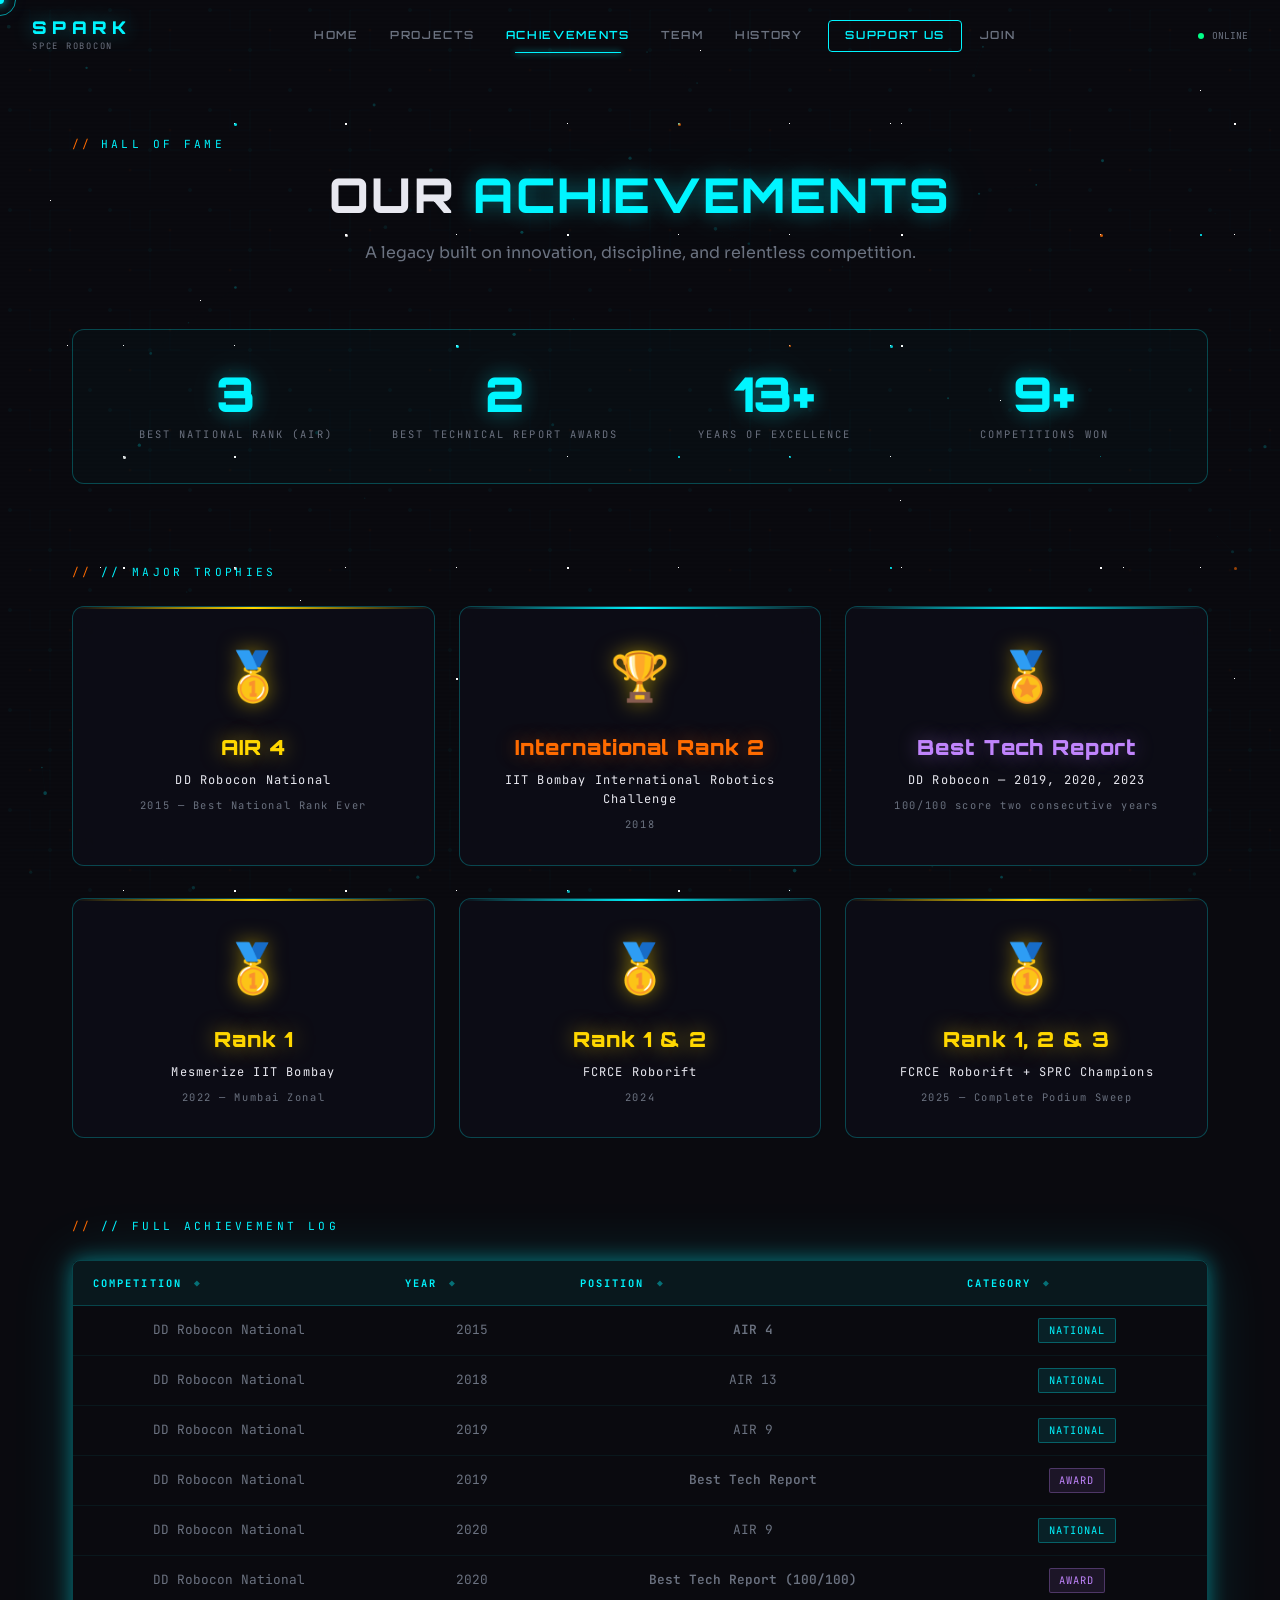
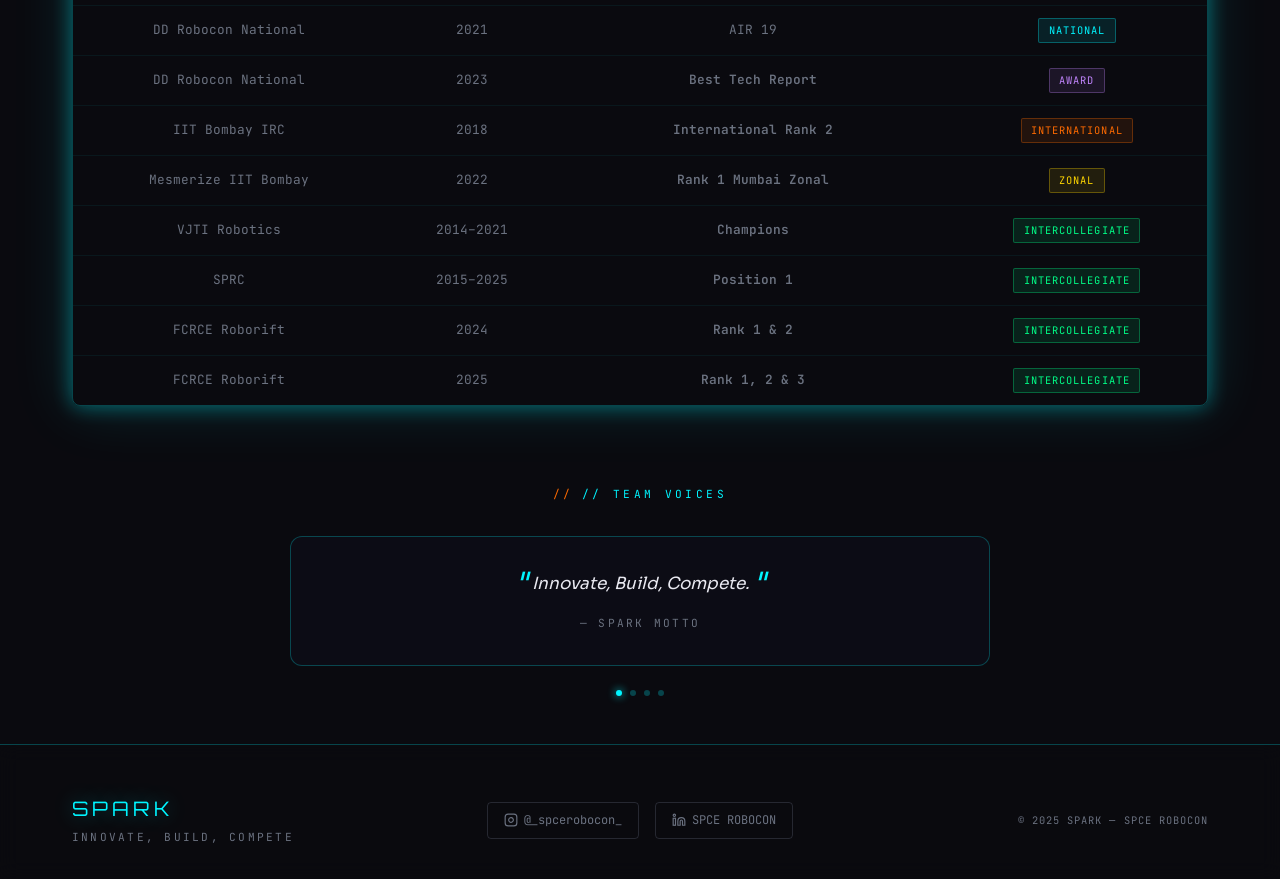
==== achievements.html @ 68578ddd "🚀 Initial commit — SPCE ROBOCON SPARK website" ====
<!DOCTYPE html>
<html lang="en">
<head>
  <meta charset="UTF-8" />
  <meta name="viewport" content="width=device-width, initial-scale=1.0" />
  <title>Achievements | SPCE ROBOCON — SPARK</title>
  <meta name="description" content="SPARK's awards and milestones — from AIR 4 at DD Robocon to International championships." />
  <meta property="og:title" content="SPCE ROBOCON | SPARK — Innovate, Build, Compete" />
  <meta property="og:description" content="SPARK — Sardar Patel Automation & Robotics K'lub. National-level competitors since 2011." />
  <meta property="og:url" content="https://spcerobocon.tech/achievements.html" />
  <link rel="icon" type="image/svg+xml" href="assets/img/favicon.svg" />
  <link rel="stylesheet" href="assets/css/global.css" />
  <link rel="stylesheet" href="assets/css/nav.css" />
  <link rel="stylesheet" href="assets/css/achievements.css" />
</head>
<body>
  <canvas id="particle-canvas"></canvas>
  <div id="loading-screen">
    <div class="loading-logo">SPARK</div>
    <div class="circuit-loader"><div class="circuit-loader-bar"></div></div>
    <p class="loading-text">LOADING ACHIEVEMENT LOG...</p>
  </div>
  <div id="scroll-progress"></div>
  <div id="cursor-dot"></div>
  <div id="cursor-ring"></div>
  <div class="star-field" aria-hidden="true">
    <div class="stars-layer stars-small"></div>
    <div class="stars-layer stars-medium"></div>
    <div class="stars-layer stars-large"></div>
  </div>
  <div class="circuit-texture" aria-hidden="true"></div>
  <div class="scanlines" aria-hidden="true"></div>
  <div id="spark-easter-egg" aria-hidden="true">🤖</div>

  <nav class="site-nav">
    <div class="nav-inner">
      <a href="index.html" class="nav-logo">
        <span class="nav-logo-text">SPARK</span>
        <span class="nav-logo-sub">SPCE ROBOCON</span>
      </a>
      <div class="nav-links">
        <a href="index.html"        class="nav-link">Home</a>
        <a href="projects.html"     class="nav-link">Projects</a>
        <a href="achievements.html" class="nav-link">Achievements</a>
        <a href="team.html"         class="nav-link">Team</a>
        <a href="history.html"      class="nav-link">History</a>
        <a href="crowdfund.html"    class="nav-link nav-link-cta">Support Us</a>
        <a href="join.html"         class="nav-link">Join</a>
      </div>
      <div class="nav-hud-indicator"><div class="nav-hud-dot"></div><span>ONLINE</span></div>
      <button class="nav-hamburger" aria-label="Toggle menu"><span></span><span></span><span></span></button>
    </div>
    <div class="nav-mobile">
      <a href="index.html"        class="nav-link">Home</a>
      <a href="projects.html"     class="nav-link">Projects</a>
      <a href="achievements.html" class="nav-link">Achievements</a>
      <a href="team.html"         class="nav-link">Team</a>
      <a href="history.html"      class="nav-link">History</a>
      <a href="crowdfund.html"    class="nav-link">Support Us</a>
      <a href="join.html"         class="nav-link">Join</a>
    </div>
  </nav>

  <section class="achievements-hero section">
    <div class="container">
      <div class="section-header">
        <div class="section-label">Hall of Fame</div>
        <h1 class="section-title">Our <span class="highlight">Achievements</span></h1>
        <p style="color:var(--text-muted);margin-top:1rem;">A legacy built on innovation, discipline, and relentless competition.</p>
      </div>

      <!-- ── STAT COUNTERS ── -->
      <div class="achieve-stats" data-ag-fade-up>
        <div class="achieve-stat">
          <span class="achieve-stat-number" data-countup="4" data-suffix="">4</span>
          <span class="achieve-stat-label">Best National Rank (AIR)</span>
        </div>
        <div class="achieve-stat">
          <span class="achieve-stat-number" data-countup="3" data-suffix="">3</span>
          <span class="achieve-stat-label">Best Technical Report Awards</span>
        </div>
        <div class="achieve-stat">
          <span class="achieve-stat-number" data-countup="14" data-suffix="+">14+</span>
          <span class="achieve-stat-label">Years of Excellence</span>
        </div>
        <div class="achieve-stat">
          <span class="achieve-stat-number" data-countup="10" data-suffix="+">10+</span>
          <span class="achieve-stat-label">Competitions Won</span>
        </div>
      </div>

      <!-- ── TROPHY CARDS ── -->
      <div class="trophy-section">
        <div class="section-label" style="margin-bottom:1.5rem;">// Major Trophies</div>
        <div class="trophy-grid">
          <div class="trophy-card gold-card" data-ag-stagger>
            <span class="trophy-emoji">🥇</span>
            <div class="trophy-rank">AIR 4</div>
            <div class="trophy-event">DD Robocon National</div>
            <div class="trophy-year">2015 — Best National Rank Ever</div>
          </div>
          <div class="trophy-card" data-ag-stagger>
            <span class="trophy-emoji">🏆</span>
            <div class="trophy-rank" style="color:var(--accent-orange);text-shadow:var(--glow-orange);">International Rank 2</div>
            <div class="trophy-event">IIT Bombay International Robotics Challenge</div>
            <div class="trophy-year">2018</div>
          </div>
          <div class="trophy-card" data-ag-stagger>
            <span class="trophy-emoji">🏅</span>
            <div class="trophy-rank" style="color:var(--accent-purple);text-shadow:0 0 20px rgba(192,132,252,0.4);">Best Tech Report</div>
            <div class="trophy-event">DD Robocon — 2019, 2020, 2023</div>
            <div class="trophy-year">100/100 score two consecutive years</div>
          </div>
        </div>
        <div class="trophy-grid-bottom" style="margin-top:1.5rem;">
          <div class="trophy-card gold-card" data-ag-stagger>
            <span class="trophy-emoji">🥇</span>
            <div class="trophy-rank">Rank 1</div>
            <div class="trophy-event">Mesmerize IIT Bombay</div>
            <div class="trophy-year">2022 — Mumbai Zonal</div>
          </div>
          <div class="trophy-card" data-ag-stagger>
            <span class="trophy-emoji">🥇</span>
            <div class="trophy-rank">Rank 1 &amp; 2</div>
            <div class="trophy-event">FCRCE Roborift</div>
            <div class="trophy-year">2024</div>
          </div>
          <div class="trophy-card gold-card" data-ag-stagger>
            <span class="trophy-emoji">🥇</span>
            <div class="trophy-rank">Rank 1, 2 &amp; 3</div>
            <div class="trophy-event">FCRCE Roborift + SPRC Champions</div>
            <div class="trophy-year">2025 — Complete Podium Sweep</div>
          </div>
        </div>
      </div>

      <!-- ── FULL TABLE ── -->
      <div class="table-section" data-ag-fade-up>
        <div class="section-label" style="margin-bottom:1.5rem;">// Full Achievement Log</div>
        <div class="achievements-table-wrapper">
          <table class="achievements-table" id="achievements-table">
            <thead>
              <tr>
                <th class="sortable" data-col="0">Competition <span class="sort-indicator"></span></th>
                <th class="sortable" data-col="1">Year <span class="sort-indicator"></span></th>
                <th class="sortable" data-col="2">Position <span class="sort-indicator"></span></th>
                <th class="sortable" data-col="3">Category <span class="sort-indicator"></span></th>
              </tr>
            </thead>
            <tbody>
              <tr><td>DD Robocon National</td><td>2015</td><td class="achievement-position achievement-national">AIR 4</td><td><span class="tag tag-cyan">National</span></td></tr>
              <tr><td>DD Robocon National</td><td>2018</td><td class="achievement-national">AIR 13</td><td><span class="tag tag-cyan">National</span></td></tr>
              <tr><td>DD Robocon National</td><td>2019</td><td class="achievement-national">AIR 9</td><td><span class="tag tag-cyan">National</span></td></tr>
              <tr><td>DD Robocon National</td><td>2019</td><td class="achievement-award">Best Tech Report</td><td><span class="tag tag-purple">Award</span></td></tr>
              <tr><td>DD Robocon National</td><td>2020</td><td class="achievement-national">AIR 9</td><td><span class="tag tag-cyan">National</span></td></tr>
              <tr><td>DD Robocon National</td><td>2020</td><td class="achievement-award">Best Tech Report (100/100)</td><td><span class="tag tag-purple">Award</span></td></tr>
              <tr><td>DD Robocon National</td><td>2021</td><td class="achievement-national">AIR 19</td><td><span class="tag tag-cyan">National</span></td></tr>
              <tr><td>DD Robocon National</td><td>2023</td><td class="achievement-award">Best Tech Report</td><td><span class="tag tag-purple">Award</span></td></tr>
              <tr><td>IIT Bombay IRC</td><td>2018</td><td class="achievement-position achievement-intl">International Rank 2</td><td><span class="tag tag-orange">International</span></td></tr>
              <tr><td>Mesmerize IIT Bombay</td><td>2022</td><td class="achievement-position achievement-national">Rank 1 Mumbai Zonal</td><td><span class="tag tag-gold">Zonal</span></td></tr>
              <tr><td>VJTI Robotics</td><td>2014–2021</td><td class="achievement-position">Champions</td><td><span class="tag tag-green">Intercollegiate</span></td></tr>
              <tr><td>SPRC</td><td>2015–2025</td><td class="achievement-position">Position 1</td><td><span class="tag tag-green">Intercollegiate</span></td></tr>
              <tr><td>FCRCE Roborift</td><td>2024</td><td class="achievement-position">Rank 1 &amp; 2</td><td><span class="tag tag-green">Intercollegiate</span></td></tr>
              <tr><td>FCRCE Roborift</td><td>2025</td><td class="achievement-position">Rank 1, 2 &amp; 3</td><td><span class="tag tag-green">Intercollegiate</span></td></tr>
            </tbody>
          </table>
        </div>
      </div>

      <!-- ── QUOTE CAROUSEL ── -->
      <div class="quotes-section" data-ag-fade-up>
        <div class="section-label" style="justify-content:center;margin-bottom:0;">// Team Voices</div>
        <div class="quote-carousel">
          <div class="quote-slide active">
            <div class="quote-text">Innovate, Build, Compete.</div>
            <div class="quote-author">— SPARK Motto</div>
          </div>
          <div class="quote-slide">
            <div class="quote-text">We do not only construct robots; we create the engineers leading the next industrial revolution.</div>
            <div class="quote-author">— SPARK Team</div>
          </div>
          <div class="quote-slide">
            <div class="quote-text">Your support will be the wind under our wings.</div>
            <div class="quote-author">— SPARK to Alumni &amp; Sponsors</div>
          </div>
          <div class="quote-slide">
            <div class="quote-text">One Team, One Dream.</div>
            <div class="quote-author">— SPARK Creed</div>
          </div>
        </div>
        <div class="quote-dots">
          <div class="quote-dot active"></div>
          <div class="quote-dot"></div>
          <div class="quote-dot"></div>
          <div class="quote-dot"></div>
        </div>
      </div>

    </div>
  </section>

  <!-- Footer -->
  <footer class="site-footer">
    <div class="footer-inner">
      <div>
        <div class="footer-logo">SPARK</div>
        <div class="footer-tagline">INNOVATE, BUILD, COMPETE</div>
      </div>
      <div class="footer-socials">
        <a href="https://instagram.com/_spcerobocon_" class="footer-social-link" target="_blank" rel="noopener">
          <svg width="14" height="14" viewBox="0 0 24 24" fill="none" stroke="currentColor" stroke-width="2"><rect x="2" y="2" width="20" height="20" rx="5" ry="5"/><path d="M16 11.37A4 4 0 1 1 12.63 8 4 4 0 0 1 16 11.37z"/><line x1="17.5" y1="6.5" x2="17.51" y2="6.5"/></svg>
          @_spcerobocon_
        </a>
        <a href="https://linkedin.com/company/spce-robocon" class="footer-social-link" target="_blank" rel="noopener">
          <svg width="14" height="14" viewBox="0 0 24 24" fill="none" stroke="currentColor" stroke-width="2"><path d="M16 8a6 6 0 0 1 6 6v7h-4v-7a2 2 0 0 0-2-2 2 2 0 0 0-2 2v7h-4v-7a6 6 0 0 1 6-6z"/><rect x="2" y="9" width="4" height="12"/><circle cx="4" cy="4" r="2"/></svg>
          SPCE ROBOCON
        </a>
      </div>
      <div class="footer-copy">© 2025 SPARK — SPCE ROBOCON</div>
    </div>
  </footer>

  <script src="https://cdn.antigravity.dev/ag.js"></script>
  <script src="assets/js/nav.js"></script>
  <script src="assets/js/cursor.js"></script>
  <script src="assets/js/achievements.js"></script>
</body>
</html>
---- assets/css/global.css ----
/* ============================================================
   GLOBAL.CSS — SPCE ROBOCON / SPARK Design System
   ============================================================ */

/* Google Fonts */
@import url('https://fonts.googleapis.com/css2?family=Orbitron:wght@400;500;600;700;800;900&family=JetBrains+Mono:wght@300;400;500;600&family=Sora:wght@300;400;500;600;700&display=swap');

/* ── CSS Variables ── */
:root {
  --bg-primary: #0A0A0F;
  --bg-secondary: #0D0D17;
  --bg-card: rgba(13, 13, 23, 0.85);
  --accent-cyan: #00F5FF;
  --accent-orange: #FF6B00;
  --accent-gold: #FFD700;
  --accent-green: #00FF88;
  --accent-purple: #C084FC;
  --text-primary: #E8E8F0;
  --text-muted: #6B7280;
  --border-cyan: rgba(0, 245, 255, 0.25);
  --border-cyan-bright: rgba(0, 245, 255, 0.6);
  --glow-cyan: 0 0 20px rgba(0, 245, 255, 0.4), 0 0 60px rgba(0, 245, 255, 0.15);
  --glow-orange: 0 0 20px rgba(255, 107, 0, 0.4), 0 0 60px rgba(255, 107, 0, 0.15);
  --font-heading: 'Orbitron', sans-serif;
  --font-mono: 'JetBrains Mono', monospace;
  --font-body: 'Sora', sans-serif;
  --nav-height: 72px;
  --transition: all 0.3s cubic-bezier(0.4, 0, 0.2, 1);
  --transition-slow: all 0.6s cubic-bezier(0.4, 0, 0.2, 1);
}

/* ── Reset ── */
*, *::before, *::after {
  box-sizing: border-box;
  margin: 0;
  padding: 0;
}

html {
  scroll-behavior: smooth;
  font-size: 16px;
}

body {
  background-color: var(--bg-primary);
  color: var(--text-primary);
  font-family: var(--font-body);
  line-height: 1.6;
  overflow-x: hidden;
  cursor: none;
}

a {
  color: inherit;
  text-decoration: none;
}

ul, ol { list-style: none; }

img { max-width: 100%; display: block; }

button {
  cursor: none;
  font-family: inherit;
  border: none;
  background: none;
}

/* ── Scroll Progress Bar ── */
#scroll-progress {
  position: fixed;
  top: 0;
  left: 0;
  height: 2px;
  background: linear-gradient(90deg, var(--accent-cyan), var(--accent-orange));
  z-index: 9999;
  width: 0%;
  transition: width 0.1s linear;
  box-shadow: 0 0 8px var(--accent-cyan);
}

/* ── Star Field ── */
.star-field {
  position: fixed;
  top: 0; left: 0;
  width: 100%; height: 100%;
  pointer-events: none;
  z-index: 0;
  overflow: hidden;
}

.stars-layer {
  position: absolute;
  top: 0; left: 0;
  width: 100%; height: 100%;
}

/* Generate stars via box-shadow hack */
.stars-small {
  width: 1px; height: 1px;
  background: transparent;
  box-shadow:
    234px 567px #fff, 1234px 234px #fff, 456px 890px #fff, 789px 123px #fff,
    1456px 678px #fff, 67px 345px #fff, 890px 456px #fff, 345px 789px #fff,
    1200px 90px #fff, 678px 567px #fff, 123px 678px #fff, 901px 234px #fff,
    567px 123px #fff, 1345px 456px #fff, 234px 901px #fff, 789px 678px #fff,
    456px 345px #fff, 1123px 567px #fff, 678px 890px #fff, 345px 234px #fff,
    890px 123px #fff, 1456px 345px #fff, 567px 456px #fff, 234px 789px #fff,
    901px 567px #fff, 123px 456px #fff, 1234px 678px #fff, 678px 123px #fff,
    345px 567px #fff, 789px 890px #fff, 1100px 234px #fff, 456px 678px #fff,
    890px 345px #fff, 1400px 567px #fff, 234px 123px #fff, 567px 890px #fff,
    123px 345px #fff, 1300px 456px #fff, 678px 234px #fff, 345px 123px #fff,
    789px 456px #fff, 1000px 678px #fff, 456px 234px #fff, 890px 789px #fff,
    100px 567px #fff, 1450px 234px #fff, 567px 678px #fff, 234px 456px #fff,
    789px 345px #fff, 1200px 567px #fff, 678px 789px #fff, 123px 890px #fff,
    901px 123px #fff, 1350px 678px #fff, 456px 567px #fff, 234px 345px #fff,
    789px 234px #fff, 567px 123px rgba(0,245,255,0.6), 1100px 456px rgba(0,245,255,0.4),
    345px 678px rgba(255,107,0,0.4), 890px 567px rgba(0,245,255,0.5),
    50px 200px #fff, 1500px 800px #fff, 700px 50px #fff, 400px 900px #fff,
    1000px 400px #fff, 300px 600px #fff, 1400px 100px #fff, 800px 700px #fff,
    200px 300px #fff, 1100px 800px #fff, 600px 200px #fff, 900px 500px #fff;
  animation: moveStars 200s linear infinite;
}

.stars-medium {
  width: 2px; height: 2px;
  background: transparent;
  box-shadow:
    345px 234px #fff, 890px 567px rgba(0,245,255,0.8), 1234px 123px #fff,
    456px 678px #fff, 789px 345px rgba(255,107,0,0.6), 1100px 567px #fff,
    234px 890px #fff, 678px 123px rgba(0,245,255,0.9), 1345px 456px #fff,
    901px 234px #fff, 567px 567px #fff, 123px 789px rgba(255,107,0,0.7),
    789px 678px #fff, 1456px 345px rgba(0,245,255,0.6), 345px 123px #fff,
    890px 789px #fff, 234px 456px #fff, 1200px 234px rgba(0,245,255,0.8),
    678px 890px #fff, 456px 345px #fff, 1000px 678px rgba(255,107,0,0.5),
    123px 567px #fff, 789px 456px rgba(0,245,255,0.7), 1400px 789px #fff,
    567px 234px #fff, 901px 345px #fff, 234px 678px rgba(255,107,0,0.6),
    1300px 123px #fff, 678px 456px rgba(0,245,255,0.8), 345px 890px #fff;
  animation: moveStars 130s linear infinite;
}

.stars-large {
  width: 3px; height: 3px;
  background: transparent;
  border-radius: 50%;
  box-shadow:
    456px 345px rgba(0,245,255,0.9), 1100px 234px rgba(255,107,0,0.8),
    789px 678px rgba(0,245,255,0.7), 234px 567px rgba(255,255,255,0.9),
    1345px 456px rgba(0,245,255,0.8), 678px 123px rgba(255,107,0,0.7),
    901px 789px rgba(0,245,255,0.9), 345px 234px rgba(255,255,255,0.8),
    1234px 567px rgba(255,107,0,0.6), 567px 890px rgba(0,245,255,0.7),
    123px 456px rgba(255,255,255,0.9), 890px 345px rgba(0,245,255,0.8),
    1456px 678px rgba(255,107,0,0.7), 234px 123px rgba(0,245,255,0.9);
  animation: moveStars 80s linear infinite;
}

@keyframes moveStars {
  from { transform: translateY(0); }
  to   { transform: translateY(-100vh); }
}

/* ── Circuit Board SVG Texture Overlay ── */
.circuit-texture {
  position: fixed;
  top: 0; left: 0;
  width: 100%; height: 100%;
  pointer-events: none;
  z-index: 1;
  opacity: 0.04;
  background-image: url("data:image/svg+xml,%3Csvg width='100' height='100' xmlns='http://www.w3.org/2000/svg'%3E%3Cpath d='M10 10 h20 v20 h20 v-20 h20 M10 50 h80 M50 10 v80 M70 30 v20 h10 M30 70 h20 v10' fill='none' stroke='%2300F5FF' stroke-width='0.5'/%3E%3Ccircle cx='10' cy='10' r='2' fill='%2300F5FF'/%3E%3Ccircle cx='50' cy='50' r='2' fill='%2300F5FF'/%3E%3Ccircle cx='90' cy='90' r='2' fill='%2300F5FF'/%3E%3Ccircle cx='70' cy='30' r='1.5' fill='%23FF6B00'/%3E%3Ccircle cx='30' cy='70' r='1.5' fill='%23FF6B00'/%3E%3C/svg%3E");
  background-size: 100px 100px;
}

/* ── Grid Background ── */
.grid-bg {
  position: absolute;
  top: 0; left: 0;
  width: 100%; height: 100%;
  pointer-events: none;
  background-image:
    linear-gradient(rgba(0, 245, 255, 0.03) 1px, transparent 1px),
    linear-gradient(90deg, rgba(0, 245, 255, 0.03) 1px, transparent 1px);
  background-size: 60px 60px;
}

/* ── Scanline Effect ── */
.scanlines {
  position: fixed;
  top: 0; left: 0;
  width: 100%; height: 100%;
  pointer-events: none;
  z-index: 2;
  background: repeating-linear-gradient(
    0deg,
    transparent,
    transparent 2px,
    rgba(0, 0, 0, 0.03) 2px,
    rgba(0, 0, 0, 0.03) 4px
  );
}

/* ── Loading Screen ── */
#loading-screen {
  position: fixed;
  top: 0; left: 0;
  width: 100%; height: 100%;
  background: var(--bg-primary);
  z-index: 99999;
  display: flex;
  flex-direction: column;
  align-items: center;
  justify-content: center;
  transition: opacity 0.5s ease, visibility 0.5s ease;
}

#loading-screen.fade-out {
  opacity: 0;
  visibility: hidden;
}

.loading-logo {
  font-family: var(--font-heading);
  font-size: clamp(1.5rem, 5vw, 2.5rem);
  color: var(--accent-cyan);
  letter-spacing: 0.3em;
  margin-bottom: 2rem;
  text-shadow: var(--glow-cyan);
}

.circuit-loader {
  width: 200px;
  height: 4px;
  background: rgba(0, 245, 255, 0.1);
  border-radius: 2px;
  overflow: hidden;
  position: relative;
}

.circuit-loader-bar {
  height: 100%;
  background: linear-gradient(90deg, var(--accent-cyan), var(--accent-orange));
  border-radius: 2px;
  animation: loadBar 1.2s ease-out forwards;
  box-shadow: 0 0 10px var(--accent-cyan);
}

@keyframes loadBar {
  from { width: 0; }
  to   { width: 100%; }
}

.loading-text {
  font-family: var(--font-mono);
  font-size: 0.75rem;
  color: var(--text-muted);
  margin-top: 1rem;
  letter-spacing: 0.2em;
  animation: blink 0.8s step-end infinite;
}

@keyframes blink {
  0%, 100% { opacity: 1; }
  50% { opacity: 0; }
}

/* ── Custom Cursor ── */
#cursor-dot {
  position: fixed;
  width: 8px; height: 8px;
  background: var(--accent-cyan);
  border-radius: 50%;
  pointer-events: none;
  z-index: 99998;
  transform: translate(-50%, -50%);
  transition: transform 0.1s ease, opacity 0.2s ease;
  box-shadow: 0 0 10px var(--accent-cyan), 0 0 20px rgba(0,245,255,0.5);
}

#cursor-ring {
  position: fixed;
  width: 32px; height: 32px;
  border: 1px solid rgba(0, 245, 255, 0.6);
  border-radius: 50%;
  pointer-events: none;
  z-index: 99997;
  transform: translate(-50%, -50%);
  transition: transform 0.15s ease, width 0.2s ease, height 0.2s ease, opacity 0.2s ease;
}

#cursor-ring::before,
#cursor-ring::after {
  content: '';
  position: absolute;
  background: var(--accent-cyan);
}

#cursor-ring::before {
  width: 1px; height: 8px;
  top: 50%; left: 50%;
  transform: translate(-50%, -50%);
}

#cursor-ring::after {
  width: 8px; height: 1px;
  top: 50%; left: 50%;
  transform: translate(-50%, -50%);
}

.cursor-trail {
  position: fixed;
  width: 4px; height: 4px;
  background: var(--accent-cyan);
  border-radius: 50%;
  pointer-events: none;
  z-index: 99996;
  transform: translate(-50%, -50%);
  opacity: 0;
  transition: opacity 0.3s ease;
}

/* ── Typography ── */
h1, h2, h3, h4, h5 {
  font-family: var(--font-heading);
  line-height: 1.2;
}

.section-label {
  font-family: var(--font-mono);
  font-size: 0.7rem;
  color: var(--accent-cyan);
  letter-spacing: 0.3em;
  text-transform: uppercase;
  margin-bottom: 0.75rem;
  display: flex;
  align-items: center;
  gap: 0.5rem;
}

.section-label::before {
  content: '//';
  color: var(--accent-orange);
}

.section-title {
  font-family: var(--font-heading);
  font-size: clamp(1.8rem, 4vw, 3rem);
  font-weight: 800;
  color: var(--text-primary);
  text-transform: uppercase;
  letter-spacing: 0.05em;
}

.section-title .highlight {
  color: var(--accent-cyan);
  text-shadow: var(--glow-cyan);
}

/* ── Glassmorphism Cards ── */
.glass-card {
  background: var(--bg-card);
  backdrop-filter: blur(12px);
  -webkit-backdrop-filter: blur(12px);
  border: 1px solid var(--border-cyan);
  border-radius: 12px;
  padding: 1.5rem;
  transition: var(--transition);
  position: relative;
  overflow: hidden;
}

.glass-card::before {
  content: '';
  position: absolute;
  top: 0; left: 0;
  right: 0; height: 1px;
  background: linear-gradient(90deg, transparent, var(--accent-cyan), transparent);
  opacity: 0.5;
}

.glass-card:hover {
  border-color: var(--border-cyan-bright);
  box-shadow: var(--glow-cyan);
  transform: translateY(-4px);
}

/* ── Buttons ── */
.btn {
  display: inline-flex;
  align-items: center;
  gap: 0.5rem;
  padding: 0.75rem 2rem;
  font-family: var(--font-heading);
  font-size: 0.85rem;
  font-weight: 600;
  letter-spacing: 0.15em;
  text-transform: uppercase;
  border-radius: 4px;
  transition: var(--transition);
  position: relative;
  overflow: hidden;
  cursor: none;
}

.btn-primary {
  background: transparent;
  border: 1px solid var(--accent-cyan);
  color: var(--accent-cyan);
  box-shadow: inset 0 0 0 0 var(--accent-cyan);
}

.btn-primary::before {
  content: '';
  position: absolute;
  top: 0; left: -100%;
  width: 100%; height: 100%;
  background: linear-gradient(90deg, transparent, rgba(0,245,255,0.1), transparent);
  transition: left 0.4s ease;
}

.btn-primary:hover {
  background: rgba(0, 245, 255, 0.08);
  box-shadow: var(--glow-cyan), inset 0 0 15px rgba(0,245,255,0.05);
  color: #fff;
}

.btn-primary:hover::before {
  left: 100%;
}

.btn-secondary {
  background: transparent;
  border: 1px solid var(--accent-orange);
  color: var(--accent-orange);
}

.btn-secondary:hover {
  background: rgba(255, 107, 0, 0.08);
  box-shadow: var(--glow-orange);
  color: #fff;
}

/* ── Section Layout ── */
.section {
  position: relative;
  z-index: 10;
  padding: 6rem 0;
}

.container {
  max-width: 1200px;
  margin: 0 auto;
  padding: 0 2rem;
}

.section-header {
  text-align: center;
  margin-bottom: 4rem;
}

/* ── HUD Elements ── */
.hud-corner {
  position: absolute;
  width: 20px; height: 20px;
  border-color: var(--accent-cyan);
  border-style: solid;
  opacity: 0.6;
}

.hud-corner-tl { top: 0; left: 0; border-width: 1px 0 0 1px; }
.hud-corner-tr { top: 0; right: 0; border-width: 1px 1px 0 0; }
.hud-corner-bl { bottom: 0; left: 0; border-width: 0 0 1px 1px; }
.hud-corner-br { bottom: 0; right: 0; border-width: 0 1px 1px 0; }

.status-badge {
  display: inline-flex;
  align-items: center;
  gap: 0.4rem;
  font-family: var(--font-mono);
  font-size: 0.7rem;
  padding: 0.25rem 0.75rem;
  border-radius: 2px;
  letter-spacing: 0.15em;
  text-transform: uppercase;
}

.status-active {
  background: rgba(0, 255, 136, 0.1);
  border: 1px solid rgba(0, 255, 136, 0.3);
  color: var(--accent-green);
}

.status-active::before {
  content: '';
  width: 6px; height: 6px;
  border-radius: 50%;
  background: var(--accent-green);
  animation: pulse 1.5s ease-in-out infinite;
}

@keyframes pulse {
  0%, 100% { opacity: 1; transform: scale(1); }
  50% { opacity: 0.5; transform: scale(0.8); }
}

/* ── Tag / Chip ── */
.tag {
  display: inline-block;
  font-family: var(--font-mono);
  font-size: 0.65rem;
  padding: 0.2rem 0.6rem;
  border-radius: 2px;
  letter-spacing: 0.1em;
  text-transform: uppercase;
}

.tag-cyan   { background: rgba(0,245,255,0.1); border: 1px solid rgba(0,245,255,0.3); color: var(--accent-cyan); }
.tag-orange { background: rgba(255,107,0,0.1); border: 1px solid rgba(255,107,0,0.3); color: var(--accent-orange); }
.tag-gold   { background: rgba(255,215,0,0.1); border: 1px solid rgba(255,215,0,0.3); color: var(--accent-gold); }
.tag-green  { background: rgba(0,255,136,0.1); border: 1px solid rgba(0,255,136,0.3); color: var(--accent-green); }
.tag-purple { background: rgba(192,132,252,0.1); border: 1px solid rgba(192,132,252,0.3); color: var(--accent-purple); }

/* ── Glow Text ── */
.text-cyan   { color: var(--accent-cyan); }
.text-orange { color: var(--accent-orange); }
.text-gold   { color: var(--accent-gold); }
.text-green  { color: var(--accent-green); }
.text-muted  { color: var(--text-muted); }

.glow-cyan   { text-shadow: var(--glow-cyan); }
.glow-orange { text-shadow: var(--glow-orange); }

/* ── Footer (shared) ── */
.site-footer {
  position: relative;
  z-index: 10;
  border-top: 1px solid var(--border-cyan);
  padding: 3rem 0 2rem;
  background: rgba(10, 10, 15, 0.9);
  backdrop-filter: blur(10px);
}

.footer-inner {
  max-width: 1200px;
  margin: 0 auto;
  padding: 0 2rem;
  display: grid;
  grid-template-columns: 1fr auto 1fr;
  align-items: center;
  gap: 2rem;
}

.footer-logo {
  font-family: var(--font-heading);
  font-size: 1.25rem;
  color: var(--accent-cyan);
  letter-spacing: 0.2em;
  text-shadow: var(--glow-cyan);
}

.footer-tagline {
  font-family: var(--font-mono);
  font-size: 0.7rem;
  color: var(--text-muted);
  letter-spacing: 0.2em;
  margin-top: 0.25rem;
}

.footer-socials {
  display: flex;
  gap: 1rem;
  justify-content: center;
}

.footer-social-link {
  display: flex;
  align-items: center;
  gap: 0.4rem;
  font-family: var(--font-mono);
  font-size: 0.75rem;
  color: var(--text-muted);
  padding: 0.5rem 1rem;
  border: 1px solid rgba(107, 114, 128, 0.3);
  border-radius: 4px;
  transition: var(--transition);
}

.footer-social-link:hover {
  color: var(--accent-cyan);
  border-color: var(--border-cyan-bright);
  box-shadow: var(--glow-cyan);
}

.footer-copy {
  font-family: var(--font-mono);
  font-size: 0.65rem;
  color: var(--text-muted);
  text-align: right;
  letter-spacing: 0.1em;
}

/* ── Fade-up animation (Antigravity fallback) ── */
[data-ag-fade-up],
[data-ag-stagger],
[data-ag-slide-left],
[data-ag-slide-right] {
  opacity: 0;
  transform: translateY(30px);
  transition: opacity 0.7s ease, transform 0.7s ease;
}

[data-ag-slide-left]  { transform: translateX(-40px); }
[data-ag-slide-right] { transform: translateX(40px); }

[data-ag-fade-up].ag-visible,
[data-ag-stagger].ag-visible,
[data-ag-slide-left].ag-visible,
[data-ag-slide-right].ag-visible {
  opacity: 1;
  transform: translate(0, 0);
}

/* ── Glitch Text ── */
.glitch {
  position: relative;
  display: inline-block;
}

.glitch::before,
.glitch::after {
  content: attr(data-text);
  position: absolute;
  top: 0; left: 0;
  width: 100%; height: 100%;
}

.glitch::before {
  color: var(--accent-cyan);
  animation: glitch1 3s infinite;
  clip-path: polygon(0 0, 100% 0, 100% 33%, 0 33%);
}

.glitch::after {
  color: var(--accent-orange);
  animation: glitch2 3s infinite;
  clip-path: polygon(0 67%, 100% 67%, 100% 100%, 0 100%);
}

@keyframes glitch1 {
  0%, 90%, 100% { transform: translate(0); opacity: 0; }
  91%, 93% { transform: translate(-3px, 1px); opacity: 0.8; }
  92%, 94% { transform: translate(3px, -1px); opacity: 0.8; }
}

@keyframes glitch2 {
  0%, 88%, 100% { transform: translate(0); opacity: 0; }
  89%, 91% { transform: translate(3px, 1px); opacity: 0.8; }
  90%, 92% { transform: translate(-3px, -1px); opacity: 0.8; }
}

/* ── Utility ── */
.flex { display: flex; }
.flex-col { flex-direction: column; }
.flex-center { align-items: center; justify-content: center; }
.gap-1 { gap: 0.5rem; }
.gap-2 { gap: 1rem; }
.gap-3 { gap: 1.5rem; }
.gap-4 { gap: 2rem; }
.text-center { text-align: center; }
.mt-1 { margin-top: 0.5rem; }
.mt-2 { margin-top: 1rem; }
.mt-3 { margin-top: 1.5rem; }
.mt-4 { margin-top: 2rem; }

/* ── Scrollbar ── */
::-webkit-scrollbar { width: 6px; }
::-webkit-scrollbar-track { background: var(--bg-primary); }
::-webkit-scrollbar-thumb {
  background: var(--accent-cyan);
  border-radius: 3px;
  box-shadow: 0 0 6px var(--accent-cyan);
}

/* ── Selection ── */
::selection {
  background: rgba(0, 245, 255, 0.2);
  color: var(--accent-cyan);
}

/* ── Responsive Utilities ── */
@media (max-width: 768px) {
  .section { padding: 4rem 0; }
  .container { padding: 0 1.25rem; }
  .footer-inner {
    grid-template-columns: 1fr;
    text-align: center;
  }
  .footer-copy { text-align: center; }
  .footer-socials { justify-content: center; }
}

/* ── Easter Egg Robot Walk ── */
#spark-easter-egg {
  position: fixed;
  bottom: 0;
  left: -200px;
  z-index: 99990;
  pointer-events: none;
  font-size: 4rem;
  animation: robotWalk 4s linear forwards;
  display: none;
  filter: drop-shadow(0 0 20px var(--accent-cyan));
}

#spark-easter-egg.active { display: block; }

@keyframes robotWalk {
  0%   { left: -200px; transform: scaleX(1); }
  50%  { left: calc(100vw + 200px); transform: scaleX(1); }
  50.1%{ transform: scaleX(-1); }
  100% { left: -200px; transform: scaleX(-1); }
}

/* ── Marquee / Ticker ── */
.marquee-wrapper {
  overflow: hidden;
  position: relative;
}

.marquee-track {
  display: flex;
  gap: 0;
  animation: marqueeScroll 30s linear infinite;
  width: max-content;
}

.marquee-track:hover { animation-play-state: paused; }

@keyframes marqueeScroll {
  from { transform: translateX(0); }
  to   { transform: translateX(-50%); }
}

.marquee-item {
  display: flex;
  align-items: center;
  gap: 1rem;
  padding: 0 2rem;
  font-family: var(--font-mono);
  font-size: 0.8rem;
  letter-spacing: 0.15em;
  color: var(--text-muted);
  white-space: nowrap;
}

.marquee-item::after {
  content: '◆';
  color: var(--accent-cyan);
  font-size: 0.5rem;
}

/* ── Modal ── */
.modal-overlay {
  position: fixed;
  top: 0; left: 0;
  width: 100%; height: 100%;
  background: rgba(0, 0, 0, 0.8);
  backdrop-filter: blur(8px);
  z-index: 10000;
  display: flex;
  align-items: center;
  justify-content: center;
  opacity: 0;
  visibility: hidden;
  transition: var(--transition);
}

.modal-overlay.open {
  opacity: 1;
  visibility: visible;
}

.modal-content {
  background: var(--bg-secondary);
  border: 1px solid var(--border-cyan);
  border-radius: 12px;
  padding: 2rem;
  max-width: 600px;
  width: 90%;
  max-height: 80vh;
  overflow-y: auto;
  position: relative;
  box-shadow: var(--glow-cyan);
}

.modal-close {
  position: absolute;
  top: 1rem; right: 1rem;
  width: 32px; height: 32px;
  display: flex;
  align-items: center;
  justify-content: center;
  border: 1px solid var(--border-cyan);
  border-radius: 4px;
  color: var(--text-muted);
  transition: var(--transition);
  font-size: 1.2rem;
  cursor: none;
}

.modal-close:hover {
  color: var(--accent-cyan);
  border-color: var(--accent-cyan);
  box-shadow: var(--glow-cyan);
}
---- assets/css/nav.css ----
/* ============================================================
   NAV.CSS — Shared Navigation Styles
   ============================================================ */

.site-nav {
  position: fixed;
  top: 0; left: 0;
  width: 100%;
  height: var(--nav-height);
  z-index: 1000;
  transition: background 0.4s ease, backdrop-filter 0.4s ease, box-shadow 0.4s ease;
}

.site-nav.scrolled {
  background: rgba(10, 10, 15, 0.85);
  backdrop-filter: blur(16px);
  -webkit-backdrop-filter: blur(16px);
  box-shadow: 0 1px 0 var(--border-cyan), 0 4px 24px rgba(0, 0, 0, 0.5);
}

.nav-inner {
  max-width: 1400px;
  margin: 0 auto;
  padding: 0 2rem;
  height: 100%;
  display: flex;
  align-items: center;
  justify-content: space-between;
}

/* ── Logo ── */
.nav-logo {
  display: flex;
  flex-direction: column;
  text-decoration: none;
  cursor: none;
}

.nav-logo-text {
  font-family: var(--font-heading);
  font-size: 1.1rem;
  font-weight: 900;
  color: var(--accent-cyan);
  letter-spacing: 0.3em;
  text-shadow: var(--glow-cyan);
  line-height: 1;
  animation: logoPulse 4s ease-in-out infinite;
}

.nav-logo-sub {
  font-family: var(--font-mono);
  font-size: 0.55rem;
  color: var(--text-muted);
  letter-spacing: 0.2em;
  text-transform: uppercase;
  margin-top: 2px;
}

@keyframes logoPulse {
  0%, 100% { text-shadow: 0 0 20px rgba(0,245,255,0.4), 0 0 60px rgba(0,245,255,0.15); }
  50%       { text-shadow: 0 0 30px rgba(0,245,255,0.7), 0 0 80px rgba(0,245,255,0.3); }
}

/* ── Nav Links ── */
.nav-links {
  display: flex;
  align-items: center;
  gap: 0.25rem;
}

.nav-link {
  font-family: var(--font-heading);
  font-size: 0.7rem;
  font-weight: 600;
  letter-spacing: 0.15em;
  text-transform: uppercase;
  color: var(--text-muted);
  padding: 0.5rem 0.85rem;
  border-radius: 4px;
  transition: var(--transition);
  position: relative;
  cursor: none;
}

.nav-link::after {
  content: '';
  position: absolute;
  bottom: 0; left: 50%;
  width: 0; height: 1px;
  background: var(--accent-cyan);
  transform: translateX(-50%);
  transition: width 0.3s ease;
  box-shadow: 0 0 6px var(--accent-cyan);
}

.nav-link:hover,
.nav-link.active {
  color: var(--accent-cyan);
}

.nav-link:hover::after,
.nav-link.active::after {
  width: 70%;
}

.nav-link-cta {
  border: 1px solid var(--accent-cyan);
  color: var(--accent-cyan);
  padding: 0.4rem 1rem;
  margin-left: 0.5rem;
}

.nav-link-cta:hover {
  background: rgba(0, 245, 255, 0.08);
  box-shadow: var(--glow-cyan);
}

.nav-link-cta::after { display: none; }

/* ── Hamburger ── */
.nav-hamburger {
  display: none;
  flex-direction: column;
  gap: 5px;
  cursor: none;
  padding: 0.5rem;
  border: 1px solid var(--border-cyan);
  border-radius: 4px;
  background: transparent;
  transition: var(--transition);
}

.nav-hamburger:hover {
  border-color: var(--accent-cyan);
  box-shadow: var(--glow-cyan);
}

.nav-hamburger span {
  width: 22px; height: 2px;
  background: var(--accent-cyan);
  border-radius: 1px;
  transition: var(--transition);
  display: block;
}

.nav-hamburger.open span:nth-child(1) { transform: translateY(7px) rotate(45deg); }
.nav-hamburger.open span:nth-child(2) { opacity: 0; transform: scaleX(0); }
.nav-hamburger.open span:nth-child(3) { transform: translateY(-7px) rotate(-45deg); }

/* ── Mobile Menu ── */
.nav-mobile {
  position: fixed;
  top: var(--nav-height);
  left: 0;
  width: 100%;
  background: rgba(10, 10, 15, 0.97);
  backdrop-filter: blur(20px);
  -webkit-backdrop-filter: blur(20px);
  border-bottom: 1px solid var(--border-cyan);
  padding: 1.5rem 2rem;
  display: flex;
  flex-direction: column;
  gap: 0.5rem;
  transform: translateY(-20px);
  opacity: 0;
  visibility: hidden;
  transition: var(--transition);
  z-index: 999;
}

.nav-mobile.open {
  transform: translateY(0);
  opacity: 1;
  visibility: visible;
}

.nav-mobile .nav-link {
  font-size: 0.85rem;
  padding: 0.75rem 0;
  border-bottom: 1px solid rgba(107, 114, 128, 0.1);
}

.nav-mobile .nav-link:last-child { border-bottom: none; }

/* ── HUD side indicator ── */
.nav-hud-indicator {
  display: flex;
  align-items: center;
  gap: 0.5rem;
  font-family: var(--font-mono);
  font-size: 0.6rem;
  color: var(--text-muted);
}

.nav-hud-dot {
  width: 6px; height: 6px;
  border-radius: 50%;
  background: var(--accent-green);
  animation: pulse 1.5s ease-in-out infinite;
}

@media (max-width: 900px) {
  .nav-links { display: none; }
  .nav-hamburger { display: flex; }
  .nav-hud-indicator { display: none; }
}
---- assets/css/achievements.css ----
/* ============================================================
   ACHIEVEMENTS.CSS — Achievements Page Styles
   ============================================================ */

.achievements-hero {
  padding: calc(var(--nav-height) + 4rem) 0 3rem;
  position: relative;
  z-index: 10;
  text-align: center;
}

/* ── Trophy Cards ── */
.trophy-section { margin-bottom: 5rem; }

.trophy-grid {
  display: grid;
  grid-template-columns: repeat(3, 1fr);
  gap: 1.5rem;
  margin-bottom: 2rem;
}

.trophy-grid-bottom {
  display: grid;
  grid-template-columns: repeat(3, 1fr);
  gap: 1.5rem;
}

.trophy-card {
  background: var(--bg-card);
  backdrop-filter: blur(12px);
  border: 1px solid var(--border-cyan);
  border-radius: 12px;
  padding: 2rem 1.5rem;
  text-align: center;
  position: relative;
  overflow: hidden;
  transition: var(--transition);
}

.trophy-card::before {
  content: '';
  position: absolute;
  top: 0; left: 0; right: 0; height: 2px;
  background: linear-gradient(90deg, transparent, var(--accent-cyan), transparent);
}

.trophy-card.gold-card::before {
  background: linear-gradient(90deg, transparent, var(--accent-gold), transparent);
}

.trophy-card.orange-card::before {
  background: linear-gradient(90deg, transparent, var(--accent-orange), transparent);
}

.trophy-card:hover {
  border-color: var(--border-cyan-bright);
  box-shadow: var(--glow-cyan);
  transform: translateY(-6px);
}

.trophy-card.gold-card:hover {
  box-shadow: 0 0 20px rgba(255,215,0,0.3);
  border-color: rgba(255,215,0,0.5);
}

.trophy-emoji {
  font-size: 3rem;
  display: block;
  margin-bottom: 1rem;
  filter: drop-shadow(0 0 10px rgba(255,215,0,0.5));
}

.trophy-rank {
  font-family: var(--font-heading);
  font-size: 1.3rem;
  font-weight: 900;
  color: var(--accent-gold);
  text-shadow: 0 0 20px rgba(255,215,0,0.5);
  letter-spacing: 0.05em;
  margin-bottom: 0.4rem;
}

.trophy-event {
  font-family: var(--font-mono);
  font-size: 0.75rem;
  color: var(--text-primary);
  letter-spacing: 0.1em;
  margin-bottom: 0.4rem;
}

.trophy-year {
  font-family: var(--font-mono);
  font-size: 0.65rem;
  color: var(--text-muted);
  letter-spacing: 0.15em;
}

/* ── Stat Counters ── */
.achieve-stats {
  display: grid;
  grid-template-columns: repeat(4, 1fr);
  gap: 1.5rem;
  margin-bottom: 5rem;
  padding: 2.5rem;
  background: rgba(0,245,255,0.02);
  border: 1px solid var(--border-cyan);
  border-radius: 12px;
}

.achieve-stat {
  text-align: center;
}

.achieve-stat-number {
  font-family: var(--font-heading);
  font-size: 3rem;
  font-weight: 900;
  color: var(--accent-cyan);
  text-shadow: var(--glow-cyan);
  display: block;
  line-height: 1;
}

.achieve-stat-label {
  font-family: var(--font-mono);
  font-size: 0.65rem;
  color: var(--text-muted);
  letter-spacing: 0.2em;
  text-transform: uppercase;
  margin-top: 0.5rem;
  display: block;
}

/* ── Achievements Table ── */
.table-section {
  margin-bottom: 5rem;
}

.achievements-table-wrapper {
  overflow-x: auto;
  border: 1px solid var(--border-cyan);
  border-radius: 8px;
  box-shadow: var(--glow-cyan);
}

.achievements-table {
  width: 100%;
  border-collapse: collapse;
  font-family: var(--font-mono);
  font-size: 0.8rem;
}

.achievements-table th {
  background: rgba(0,245,255,0.06);
  color: var(--accent-cyan);
  font-size: 0.65rem;
  letter-spacing: 0.2em;
  text-transform: uppercase;
  padding: 0.85rem 1.25rem;
  text-align: left;
  border-bottom: 1px solid var(--border-cyan);
  cursor: none;
  white-space: nowrap;
  position: relative;
}

.achievements-table th.sortable {
  cursor: none;
  user-select: none;
}

.achievements-table th.sortable:hover {
  background: rgba(0,245,255,0.1);
  color: #fff;
}

.sort-indicator {
  display: inline-block;
  margin-left: 0.25rem;
  opacity: 0.4;
  font-size: 0.6rem;
}

th.sort-asc .sort-indicator::after  { content: '▲'; opacity: 1; color: var(--accent-cyan); }
th.sort-desc .sort-indicator::after { content: '▼'; opacity: 1; color: var(--accent-cyan); }
th:not(.sort-asc):not(.sort-desc) .sort-indicator::after { content: '◆'; }

.achievements-table td {
  padding: 0.75rem 1.25rem;
  border-bottom: 1px solid rgba(0,245,255,0.06);
  color: var(--text-muted);
  white-space: nowrap;
}

.achievements-table tr:last-child td { border-bottom: none; }

.achievements-table tr:hover td {
  background: rgba(0,245,255,0.03);
  color: var(--text-primary);
}

.achievement-position { color: var(--accent-gold); font-weight: 600; }
.achievement-award    { color: var(--accent-purple); font-weight: 600; }
.achievement-national { color: var(--accent-cyan); }
.achievement-intl     { color: var(--accent-orange); }

/* ── Quote Carousel ── */
.quotes-section { margin-top: 5rem; text-align: center; }

.quote-carousel {
  position: relative;
  max-width: 700px;
  margin: 2rem auto 0;
  min-height: 120px;
}

.quote-slide {
  position: absolute;
  top: 0; left: 0; right: 0;
  opacity: 0;
  transition: opacity 0.6s ease;
  padding: 2rem;
  background: var(--bg-card);
  border: 1px solid var(--border-cyan);
  border-radius: 12px;
}

.quote-slide.active { opacity: 1; position: relative; }

.quote-text {
  font-family: var(--font-body);
  font-size: 1.05rem;
  color: var(--text-primary);
  line-height: 1.8;
  font-style: italic;
  margin-bottom: 1rem;
}

.quote-text::before { content: '"'; color: var(--accent-cyan); font-size: 2rem; line-height: 0; vertical-align: -0.4rem; margin-right: 0.2rem; }
.quote-text::after  { content: '"'; color: var(--accent-cyan); font-size: 2rem; line-height: 0; vertical-align: -0.4rem; margin-left: 0.2rem; }

.quote-author {
  font-family: var(--font-mono);
  font-size: 0.7rem;
  color: var(--text-muted);
  letter-spacing: 0.2em;
  text-transform: uppercase;
}

.quote-dots {
  display: flex;
  justify-content: center;
  gap: 0.5rem;
  margin-top: 1.5rem;
}

.quote-dot {
  width: 6px; height: 6px;
  border-radius: 50%;
  background: var(--border-cyan);
  transition: var(--transition);
  cursor: none;
}

.quote-dot.active {
  background: var(--accent-cyan);
  box-shadow: 0 0 8px var(--accent-cyan);
}

/* ── Particle Canvas ── */
#particle-canvas {
  position: fixed;
  top: 0; left: 0;
  width: 100%; height: 100%;
  pointer-events: none;
  z-index: 1;
  opacity: 0.5;
}

/* ── Responsive ── */
@media (max-width: 900px) {
  .trophy-grid { grid-template-columns: repeat(2, 1fr); }
  .trophy-grid-bottom { grid-template-columns: repeat(3, 1fr); }
  .achieve-stats { grid-template-columns: repeat(2, 1fr); }
}

@media (max-width: 600px) {
  .trophy-grid { grid-template-columns: 1fr; }
  .trophy-grid-bottom { grid-template-columns: repeat(2, 1fr); }
  .achieve-stats { grid-template-columns: repeat(2, 1fr); }
}
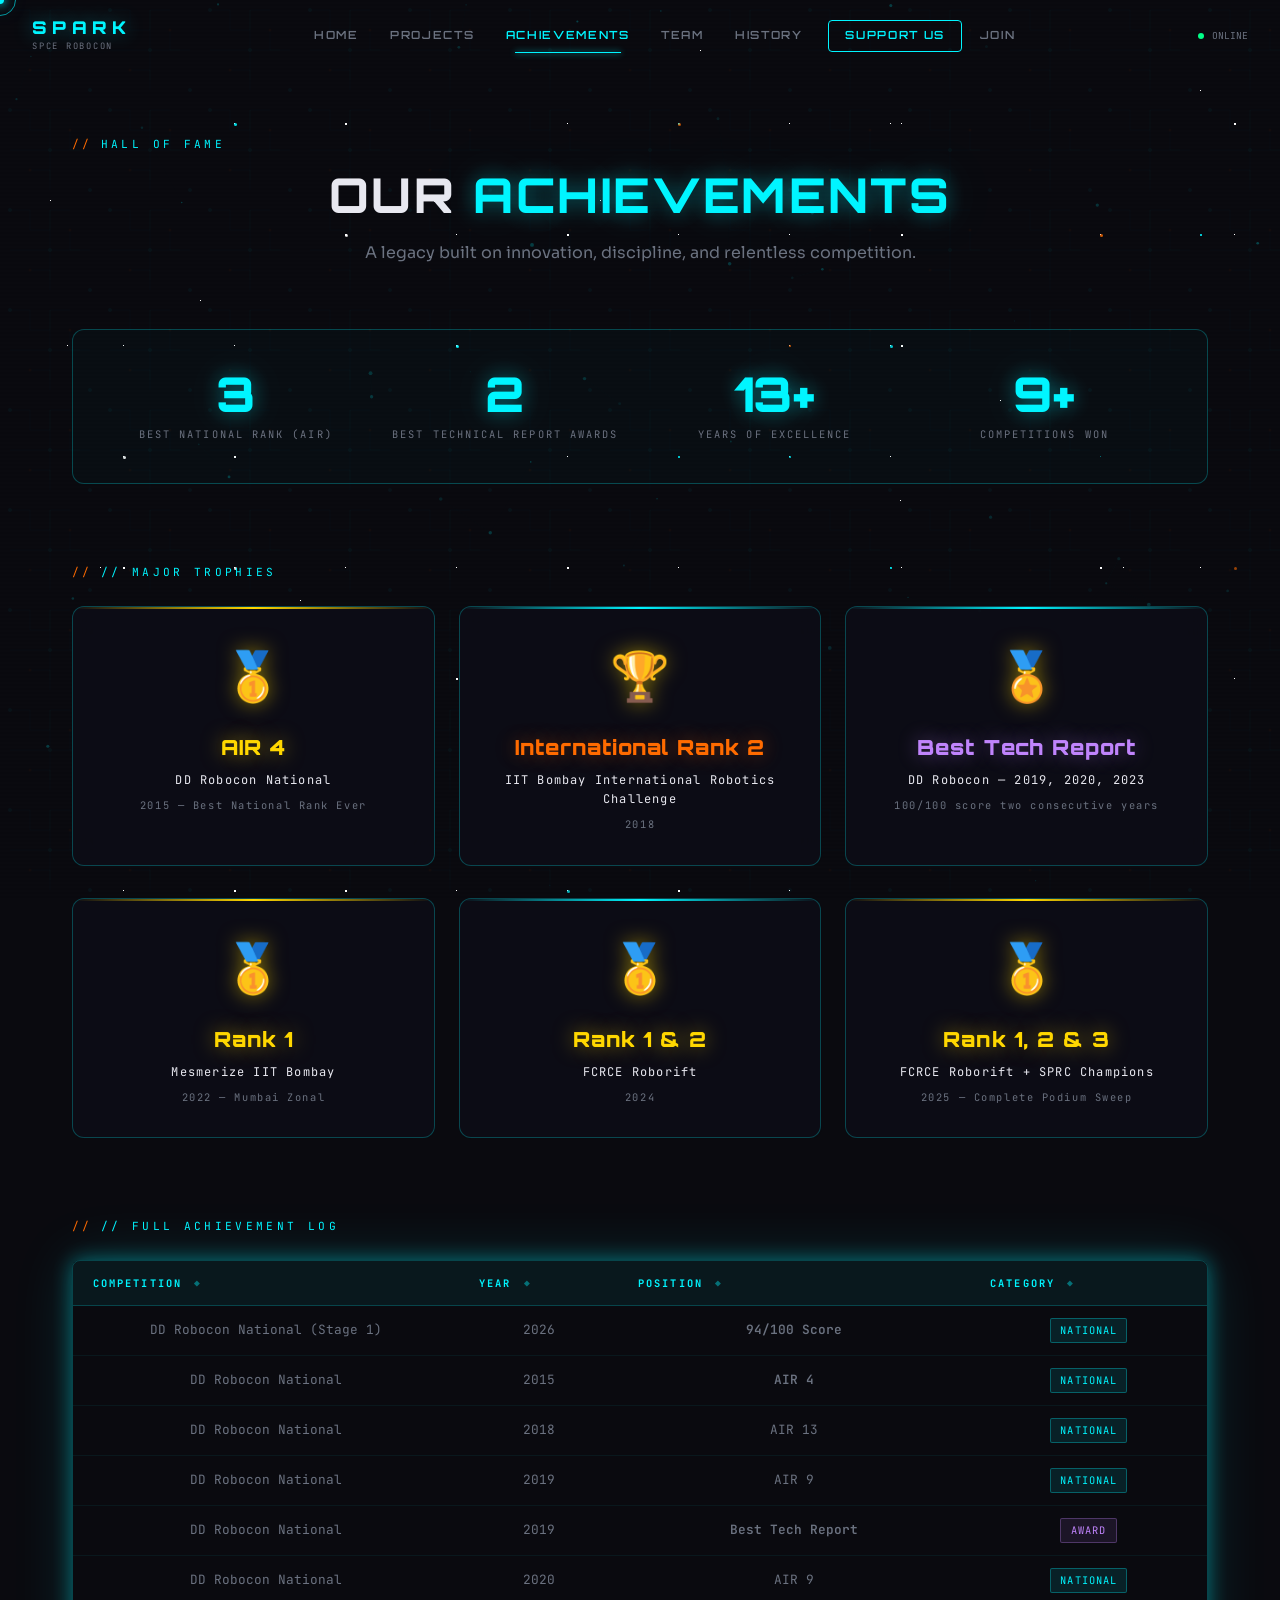
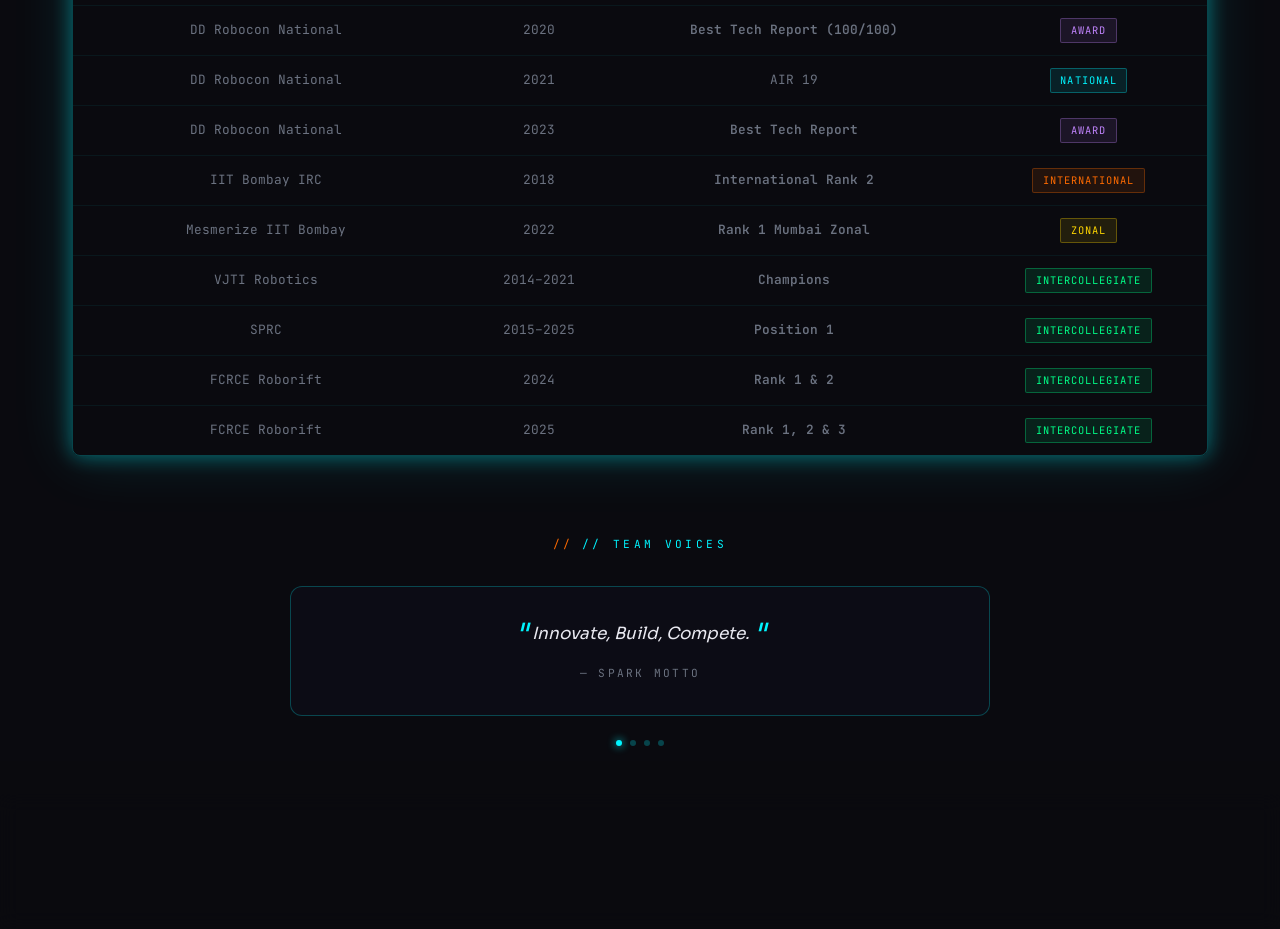
==== commit effad41f: "Update DD Robocon 2026 theme & Stage 1 scores" ====
--- a/achievements.html
+++ b/achievements.html
@@ -148,6 +148,7 @@
               </tr>
             </thead>
             <tbody>
+              <tr><td>DD Robocon National (Stage 1)</td><td>2026</td><td class="achievement-position achievement-national">94/100 Score</td><td><span class="tag tag-cyan">National</span></td></tr>
               <tr><td>DD Robocon National</td><td>2015</td><td class="achievement-position achievement-national">AIR 4</td><td><span class="tag tag-cyan">National</span></td></tr>
               <tr><td>DD Robocon National</td><td>2018</td><td class="achievement-national">AIR 13</td><td><span class="tag tag-cyan">National</span></td></tr>
               <tr><td>DD Robocon National</td><td>2019</td><td class="achievement-national">AIR 9</td><td><span class="tag tag-cyan">National</span></td></tr>
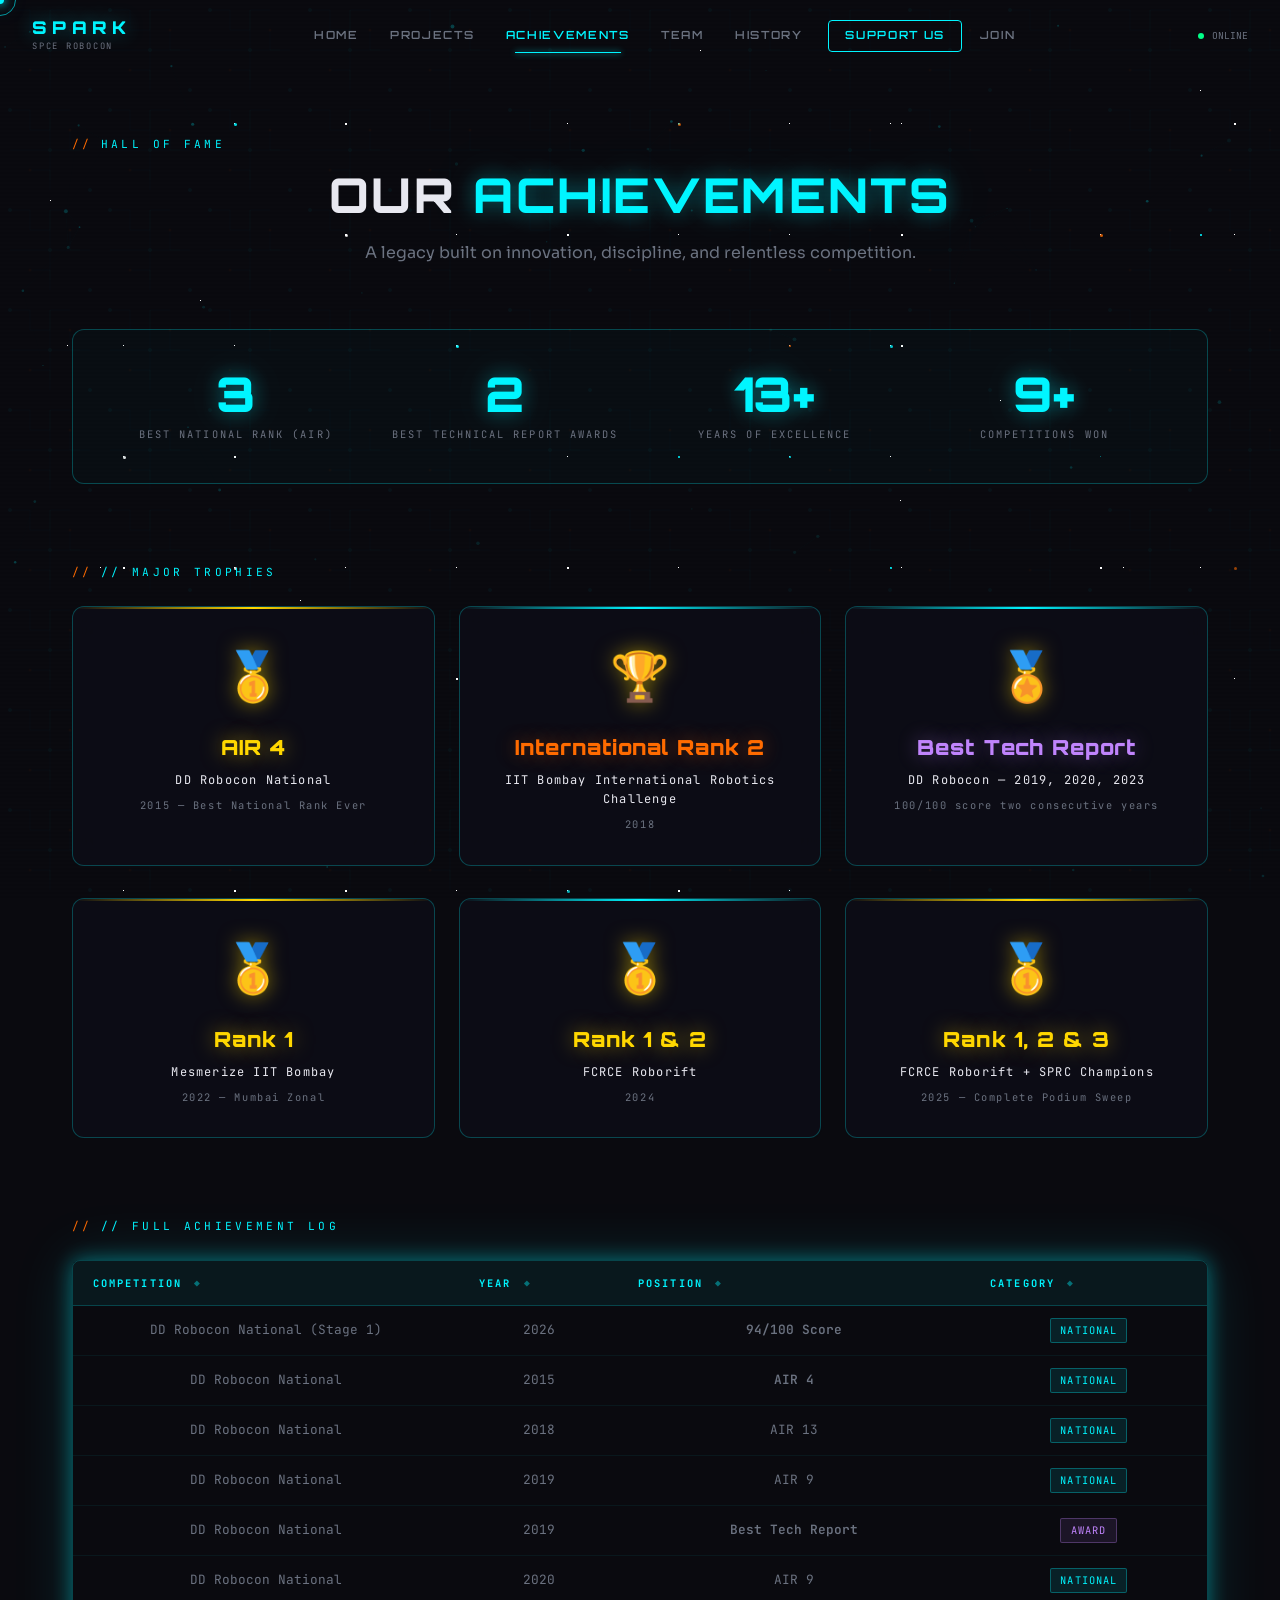
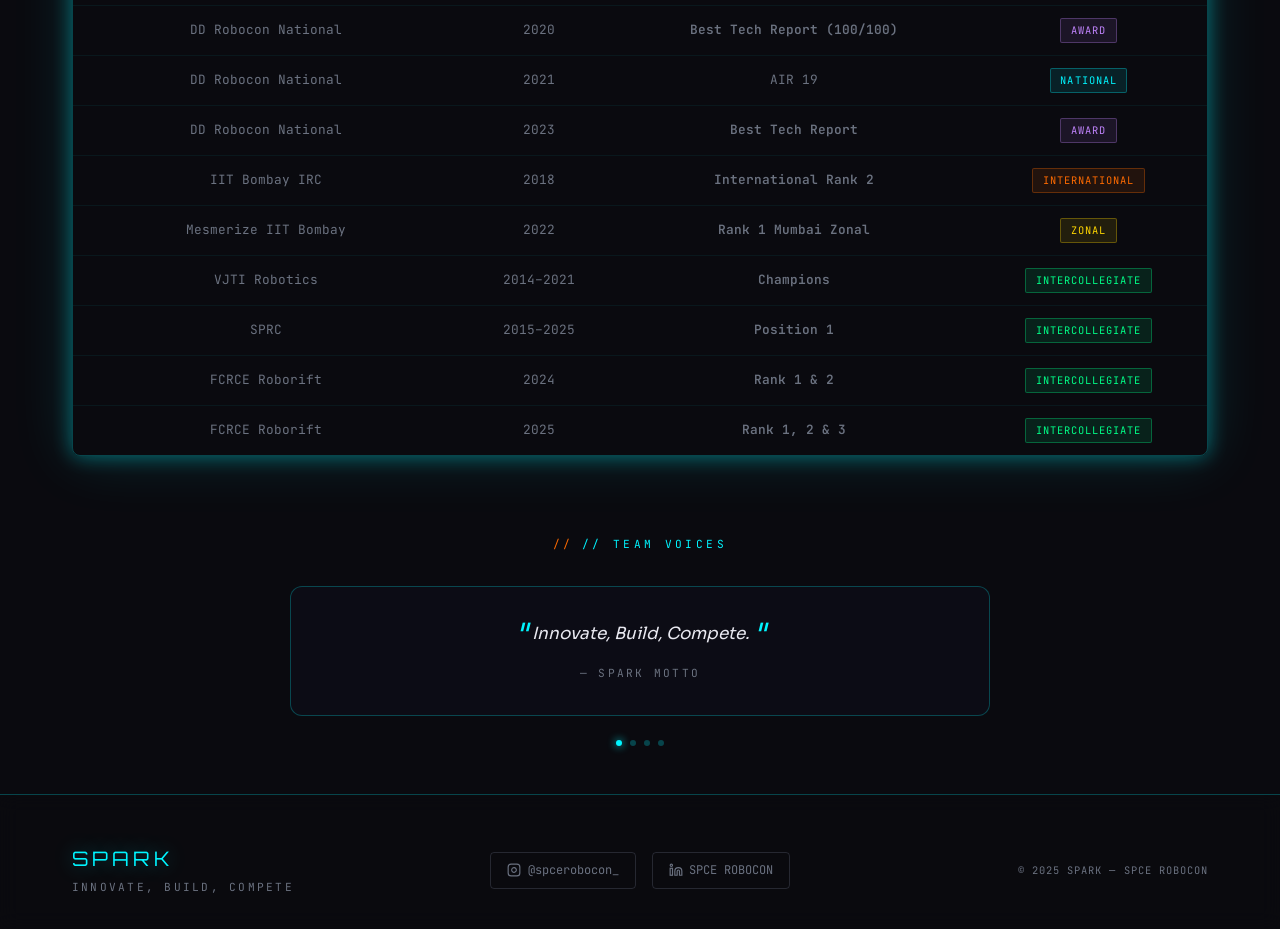
==== commit 25d18b82: "Update Instagram handle to @spcerobocon_ across all pages" ====
--- a/achievements.html
+++ b/achievements.html
@@ -208,9 +208,9 @@
         <div class="footer-tagline">INNOVATE, BUILD, COMPETE</div>
       </div>
       <div class="footer-socials">
-        <a href="https://instagram.com/_spcerobocon_" class="footer-social-link" target="_blank" rel="noopener">
+        <a href="https://instagram.com/spcerobocon_" class="footer-social-link" target="_blank" rel="noopener">
           <svg width="14" height="14" viewBox="0 0 24 24" fill="none" stroke="currentColor" stroke-width="2"><rect x="2" y="2" width="20" height="20" rx="5" ry="5"/><path d="M16 11.37A4 4 0 1 1 12.63 8 4 4 0 0 1 16 11.37z"/><line x1="17.5" y1="6.5" x2="17.51" y2="6.5"/></svg>
-          @_spcerobocon_
+          @spcerobocon_
         </a>
         <a href="https://linkedin.com/company/spce-robocon" class="footer-social-link" target="_blank" rel="noopener">
           <svg width="14" height="14" viewBox="0 0 24 24" fill="none" stroke="currentColor" stroke-width="2"><path d="M16 8a6 6 0 0 1 6 6v7h-4v-7a2 2 0 0 0-2-2 2 2 0 0 0-2 2v7h-4v-7a6 6 0 0 1 6-6z"/><rect x="2" y="9" width="4" height="12"/><circle cx="4" cy="4" r="2"/></svg>
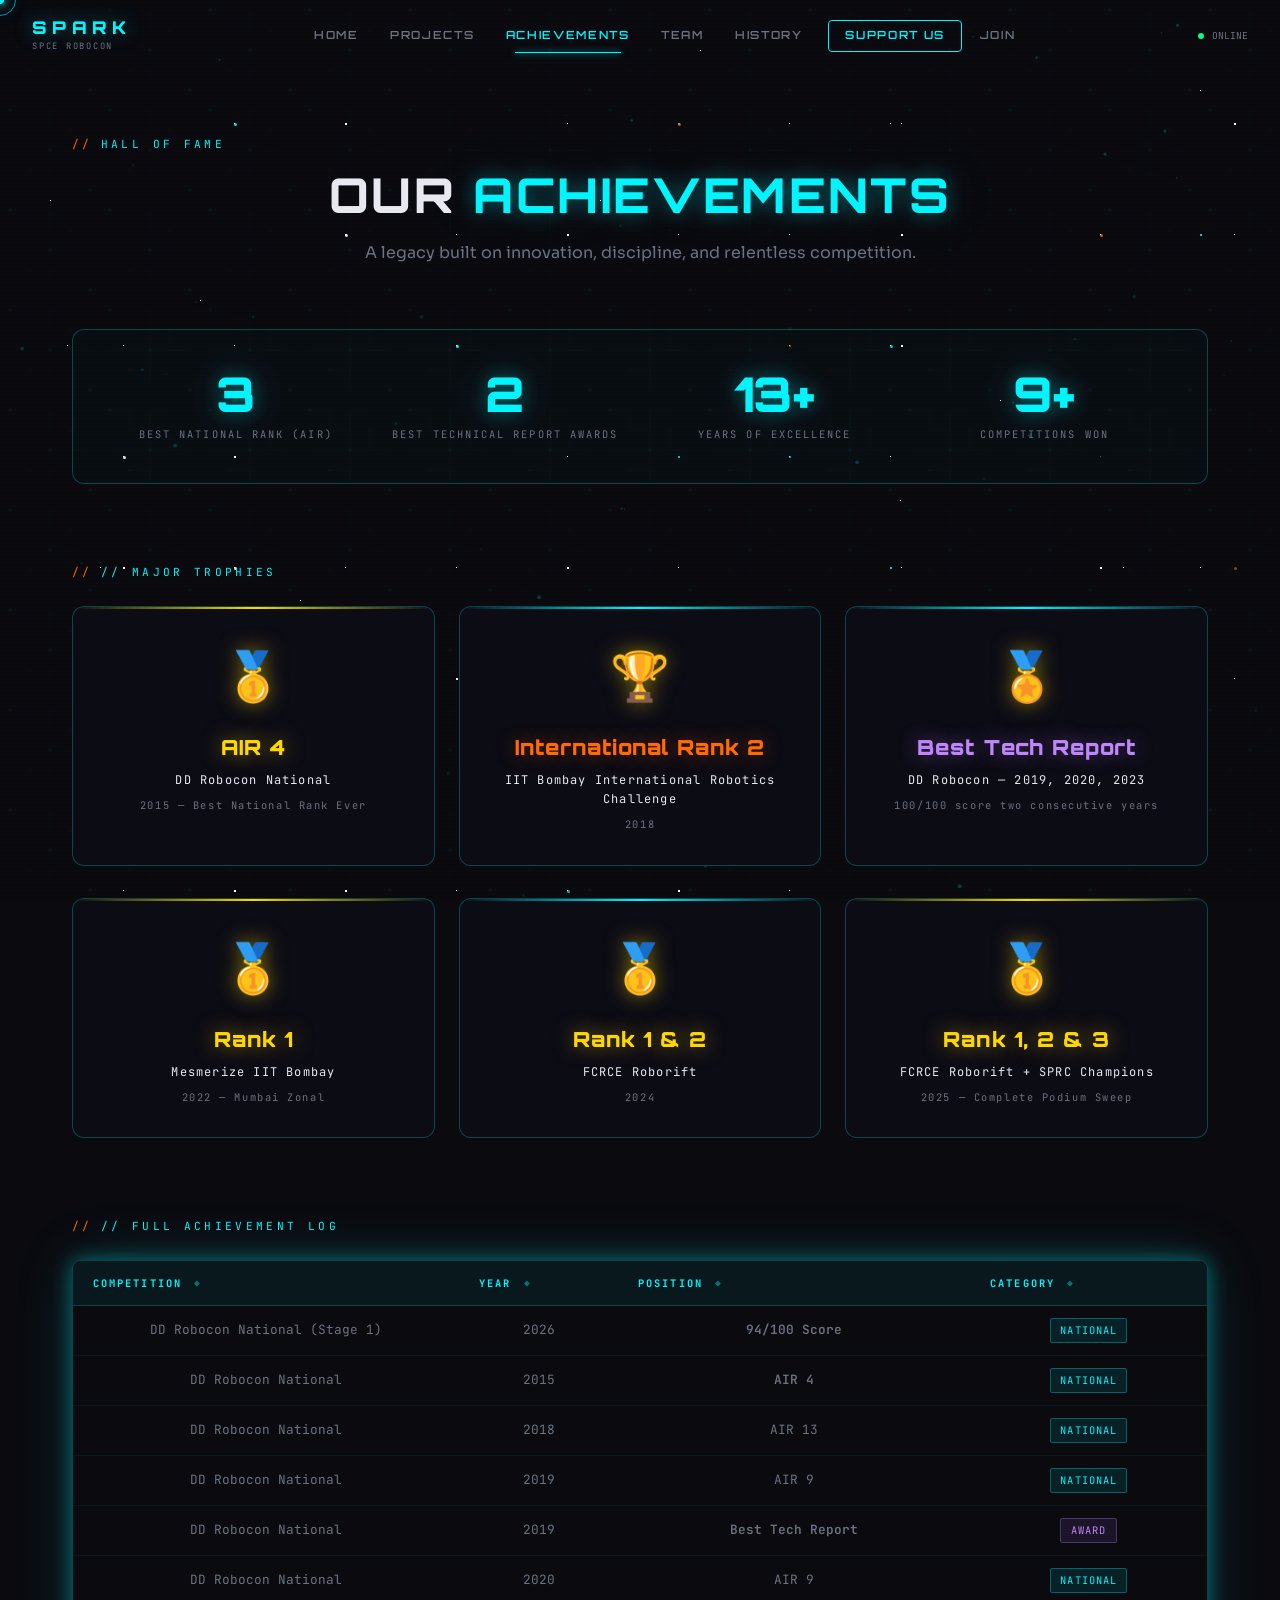
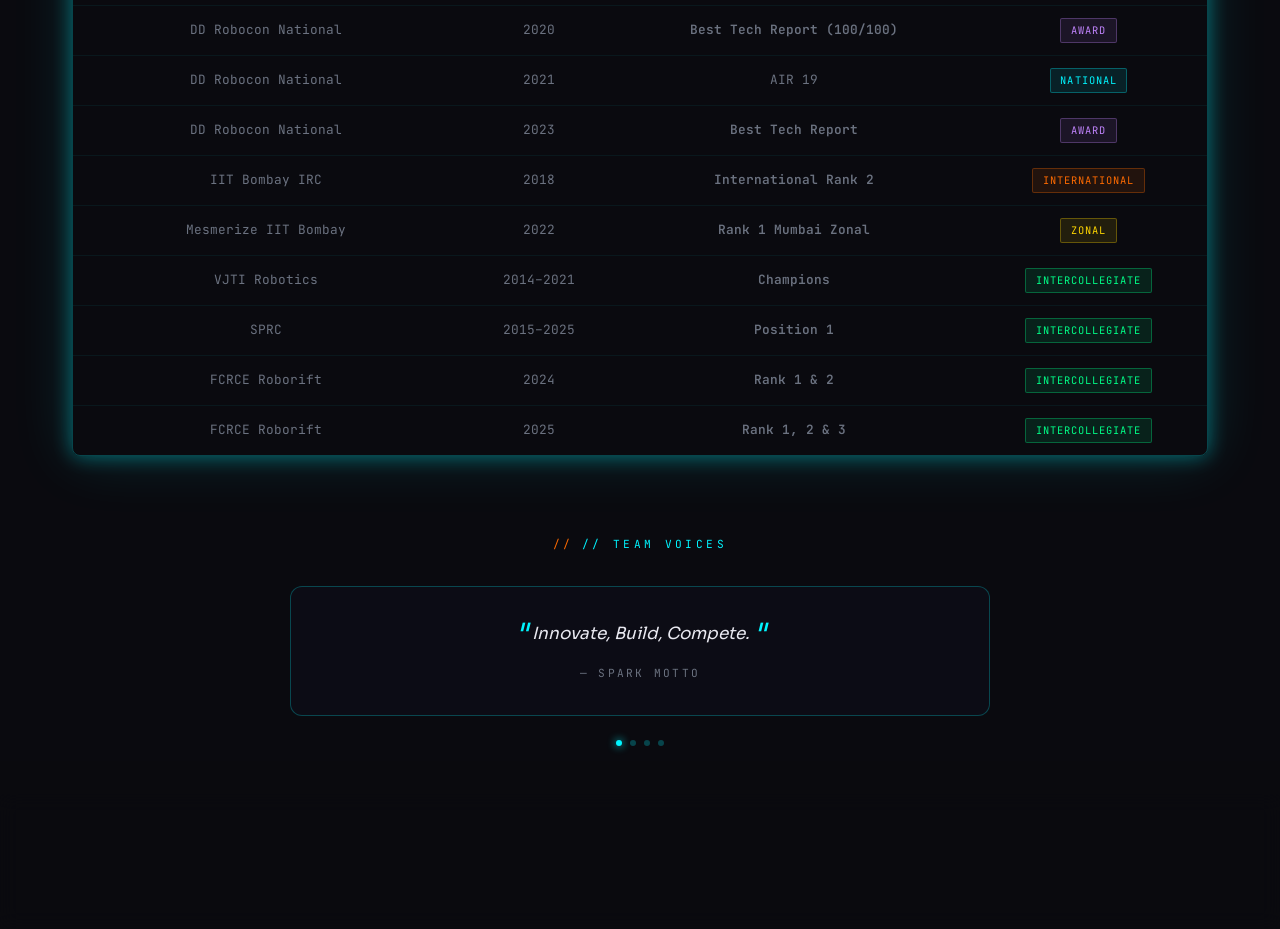
==== commit e04553bc: "Fix exact Instagram URL to include www and trailing slash" ====
--- a/achievements.html
+++ b/achievements.html
@@ -208,7 +208,7 @@
         <div class="footer-tagline">INNOVATE, BUILD, COMPETE</div>
       </div>
       <div class="footer-socials">
-        <a href="https://instagram.com/spcerobocon_" class="footer-social-link" target="_blank" rel="noopener">
+        <a href="https://www.instagram.com/spcerobocon_/" class="footer-social-link" target="_blank" rel="noopener">
           <svg width="14" height="14" viewBox="0 0 24 24" fill="none" stroke="currentColor" stroke-width="2"><rect x="2" y="2" width="20" height="20" rx="5" ry="5"/><path d="M16 11.37A4 4 0 1 1 12.63 8 4 4 0 0 1 16 11.37z"/><line x1="17.5" y1="6.5" x2="17.51" y2="6.5"/></svg>
           @spcerobocon_
         </a>
